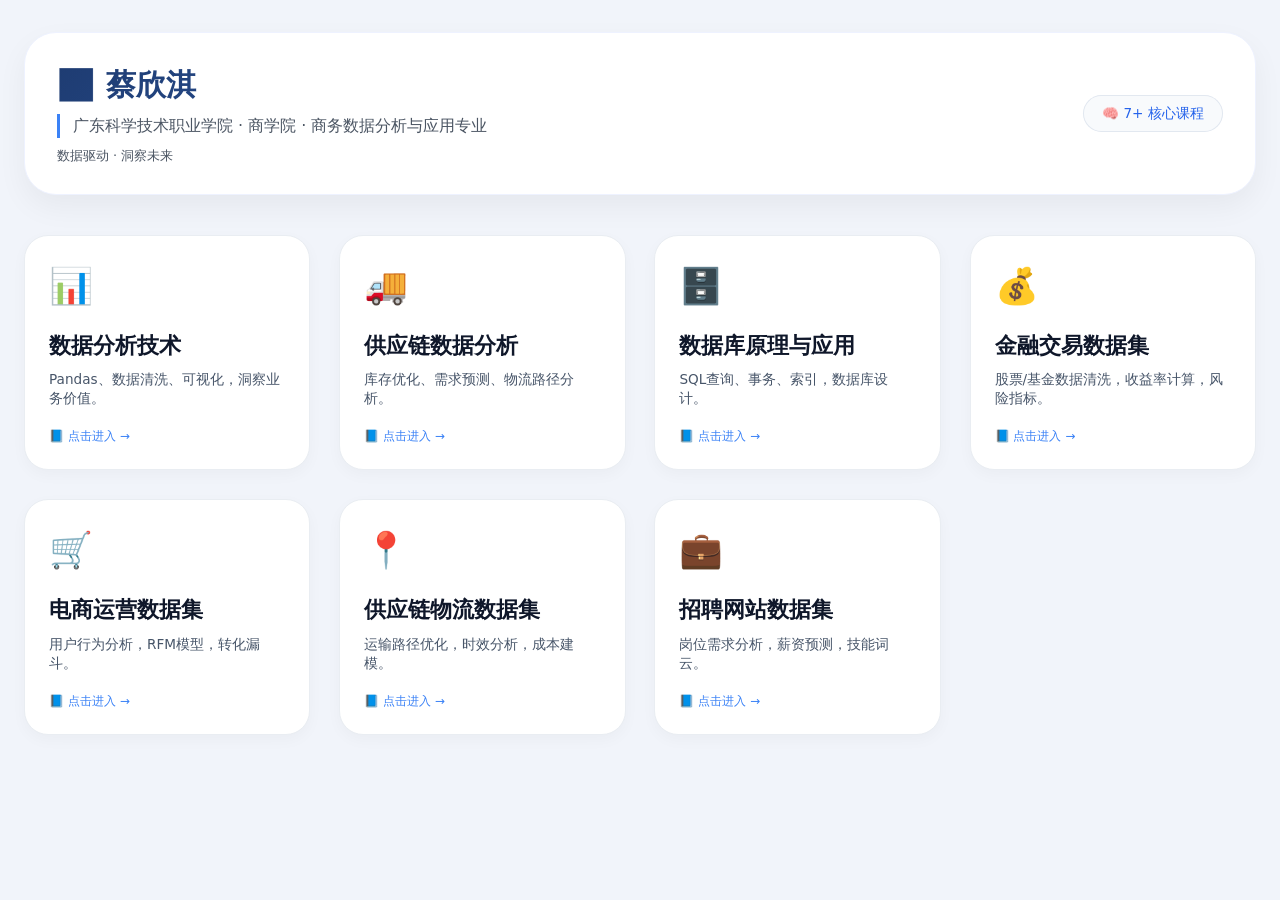
==== index.html @ c833cef0 "Add all course pages" ====
<!DOCTYPE html>
<html lang="zh-CN">
<head>
    <meta charset="UTF-8">
    <meta name="viewport" content="width=device-width, initial-scale=1.0">
    <title>蔡欣淇 · 数据科学学习空间</title>
    <link rel="stylesheet" href="style.css">
</head>
<body>
<div class="container">
    <div class="profile-card">
        <div class="profile-info">
            <h1>📊 蔡欣淇</h1>
            <div class="sub">广东科学技术职业学院 · 商学院 · 商务数据分析与应用专业</div>
            <div class="motto">数据驱动 · 洞察未来</div>
        </div>
        <div class="badge-area">🧠 7+ 核心课程</div>
    </div>

    <div class="courses-grid">
        <a href=" " class="course-card">
            <div class="course-icon">📊</div>
            <div class="course-title">数据分析技术</div>
            <div class="course-desc">Pandas、数据清洗、可视化，洞察业务价值。</div>
            <div class="course-meta">📘 点击进入 →</div>
        </a >

        <a href="courses/supply-chain.html" class="course-card">
            <div class="course-icon">🚚</div>
            <div class="course-title">供应链数据分析</div>
            <div class="course-desc">库存优化、需求预测、物流路径分析。</div>
            <div class="course-meta">📘 点击进入 →</div>
        </a >

        <a href="courses/database.html" class="course-card">
            <div class="course-icon">🗄️</div>
            <div class="course-title">数据库原理与应用</div>
            <div class="course-desc">SQL查询、事务、索引，数据库设计。</div>
            <div class="course-meta">📘 点击进入 →</div>
        </a >

        <a href="courses/financial-data.html" class="course-card">
            <div class="course-icon">💰</div>
            <div class="course-title">金融交易数据集</div>
            <div class="course-desc">股票/基金数据清洗，收益率计算，风险指标。</div>
            <div class="course-meta">📘 点击进入 →</div>
        </a >

        <a href="courses/ecommerce-data.html" class="course-card">
            <div class="course-icon">🛒</div>
            <div class="course-title">电商运营数据集</div>
            <div class="course-desc">用户行为分析，RFM模型，转化漏斗。</div>
            <div class="course-meta">📘 点击进入 →</div>
        </a >

        <a href="courses/logistics-data.html" class="course-card">
            <div class="course-icon">📍</div>
            <div class="course-title">供应链物流数据集</div>
            <div class="course-desc">运输路径优化，时效分析，成本建模。</div>
            <div class="course-meta">📘 点击进入 →</div>
        </a >

        <a href="courses/job-data.html" class="course-card">
            <div class="course-icon">💼</div>
            <div class="course-title">招聘网站数据集</div>
            <div class="course-desc">岗位需求分析，薪资预测，技能词云。</div>
            <div class="course-meta">📘 点击进入 →</div>
        </a >
    </div>
</div>
</body>
</html>
---- style.css ----
* {
    margin: 0;
    padding: 0;
    box-sizing: border-box;
}

body {
    background: #f1f4fa;
    font-family: system-ui, -apple-system, 'Segoe UI', Roboto, sans-serif;
    color: #1e293b;
    line-height: 1.5;
    padding: 2rem 1.5rem;
}

.container {
    max-width: 1300px;
    margin: 0 auto;
}

/* 头部个人卡片 */
.profile-card {
    background: #ffffff;
    border-radius: 2rem;
    padding: 1.8rem 2rem;
    margin-bottom: 2.5rem;
    box-shadow: 0 12px 30px rgba(0, 0, 0, 0.05);
    display: flex;
    flex-wrap: wrap;
    justify-content: space-between;
    align-items: center;
    border: 1px solid #eef2ff;
}

.profile-info h1 {
    font-size: 1.9rem;
    font-weight: 600;
    background: linear-gradient(135deg, #1e3c72, #2a5298);
    background-clip: text;
    -webkit-background-clip: text;
    color: transparent;
}

.profile-info .sub {
    font-size: 1rem;
    color: #4b5563;
    margin-top: 0.4rem;
    border-left: 3px solid #3b82f6;
    padding-left: 0.8rem;
}

.profile-info .motto {
    font-size: 0.8rem;
    color: #4b5563;
    margin-top: 0.5rem;
}

.badge-area {
    background: #f8fafc;
    padding: 0.5rem 1.2rem;
    border-radius: 40px;
    font-size: 0.85rem;
    font-weight: 500;
    color: #2563eb;
    box-shadow: inset 0 0 0 1px #e2e8f0;
}

/* 课程网格 */
.courses-grid {
    display: grid;
    grid-template-columns: repeat(auto-fill, minmax(280px, 1fr));
    gap: 1.8rem;
    margin-bottom: 3rem;
}

.course-card {
    background: white;
    border-radius: 1.5rem;
    padding: 1.5rem;
    transition: all 0.25s ease;
    box-shadow: 0 5px 15px rgba(0, 0, 0, 0.03);
    border: 1px solid #e9edf2;
    text-decoration: none;
    display: block;
    cursor: pointer;
}

.course-card:hover {
    transform: translateY(-6px);
    box-shadow: 0 20px 30px -12px rgba(0, 0, 0, 0.12);
    border-color: #cbd5e1;
}

.course-icon {
    font-size: 2.2rem;
    margin-bottom: 1rem;
}

.course-title {
    font-size: 1.4rem;
    font-weight: 600;
    margin-bottom: 0.5rem;
    color: #0f172a;
}

.course-desc {
    font-size: 0.85rem;
    color: #475569;
    margin-bottom: 1.2rem;
    line-height: 1.4;
}

.course-meta {
    font-size: 0.75rem;
    color: #3b82f6;
    font-weight: 500;
    display: flex;
    align-items: center;
    gap: 8px;
}

/* 课程详情页面样式 */
.course-detail-view {
    background: white;
    border-radius: 2rem;
    padding: 2rem;
    box-shadow: 0 20px 35px -8px rgba(0, 0, 0, 0.1);
    border: 1px solid #eef2ff;
}

.back-home-btn {
    background: none;
    border: 1px solid #cbd5e1;
    padding: 0.5rem 1.2rem;
    border-radius: 40px;
    font-weight: 500;
    cursor: pointer;
    font-size: 0.9rem;
    transition: all 0.2s;
    color: #1f2937;
    margin-bottom: 1.5rem;
    display: inline-flex;
    align-items: center;
    gap: 8px;
    text-decoration: none;
}

.back-home-btn:hover {
    background: #f1f5f9;
    border-color: #94a3b8;
}

.question-block {
    margin-top: 2rem;
    background: #f9fafc;
    border-radius: 1.5rem;
    padding: 1.5rem;
    border-left: 5px solid #3b82f6;
}

.choice-item {
    margin: 0.7rem 0;
    display: flex;
    align-items: center;
    gap: 12px;
}

.code-runner {
    background: #1e293b;
    color: #e2e8f0;
    padding: 1rem;
    border-radius: 1rem;
    font-family: monospace;
    font-size: 0.85rem;
    margin: 1rem 0;
}

textarea {
    width: 100%;
    background: #0f172a;
    color: #f1f5f9;
    border: none;
    padding: 12px;
    border-radius: 12px;
    font-family: monospace;
    resize: vertical;
    margin: 10px 0;
}

button.run-code-btn {
    background: #3b82f6;
    border: none;
    color: white;
    padding: 8px 18px;
    border-radius: 32px;
    font-weight: 500;
    cursor: pointer;
    margin-top: 5px;
}

.output-area {
    background: #111827;
    padding: 0.8rem;
    border-radius: 12px;
    margin-top: 12px;
    font-family: monospace;
    white-space: pre-wrap;
}

.simple-input {
    border: 1px solid #cbd5e1;
    border-radius: 12px;
    padding: 8px 14px;
    width: 100%;
    max-width: 300px;
    margin-top: 8px;
}

.feedback {
    margin-top: 8px;
    font-size: 0.85rem;
    font-weight: 500;
}

.btn-check {
    background: #eef2ff;
    border: none;
    padding: 6px 14px;
    border-radius: 30px;
    margin-top: 8px;
    cursor: pointer;
}

@media (max-width: 680px) {
    body {
        padding: 1rem;
    }
    .course-title {
        font-size: 1.2rem;
    }
}
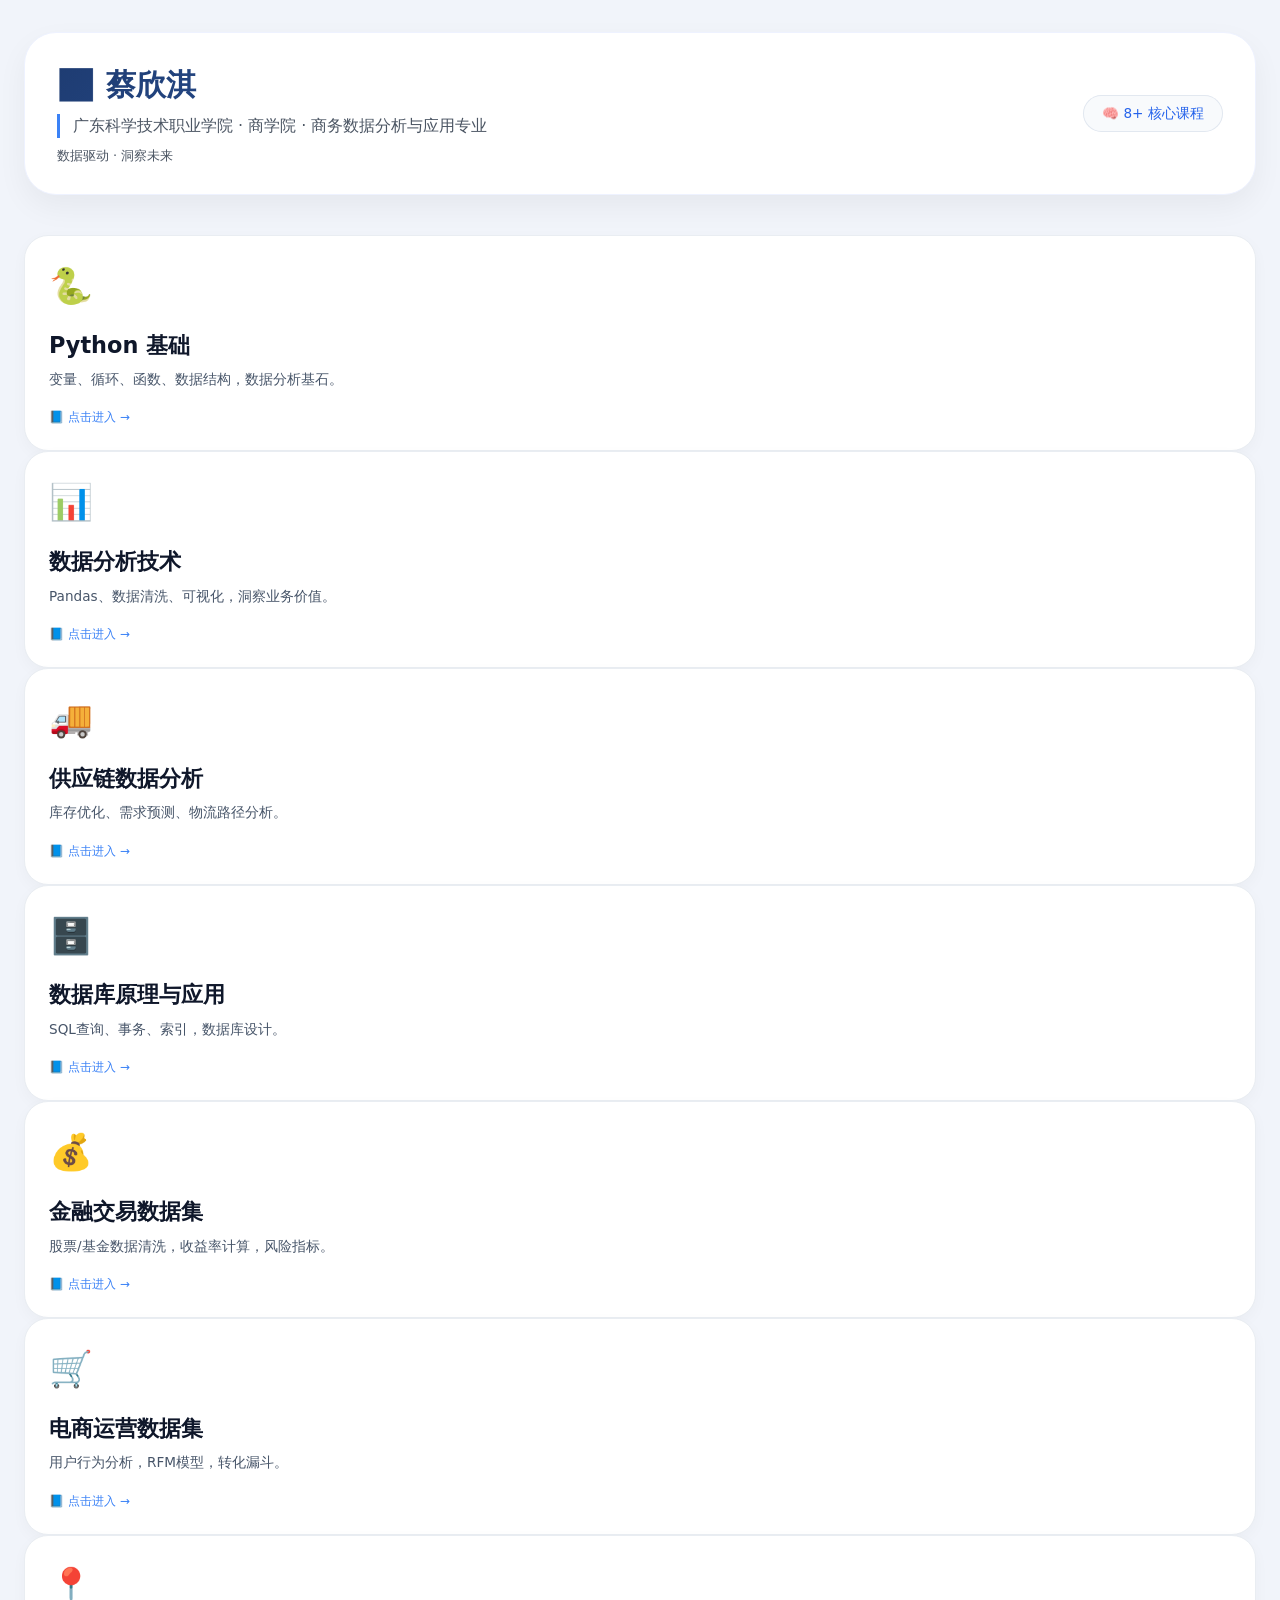
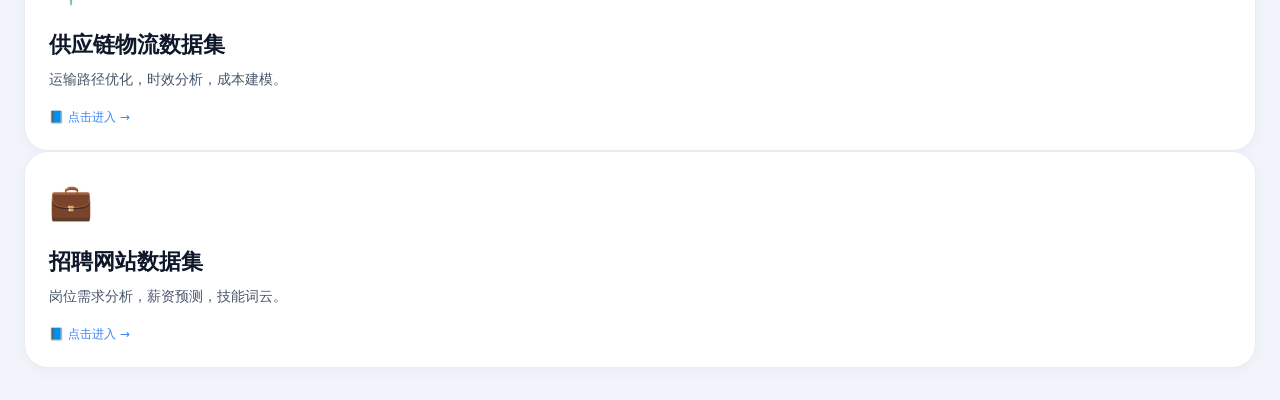
==== commit 5a1bb25f: "Add all course pages" ====
--- a/index.html
+++ b/index.html
@@ -14,11 +14,17 @@
             <div class="sub">广东科学技术职业学院 · 商学院 · 商务数据分析与应用专业</div>
             <div class="motto">数据驱动 · 洞察未来</div>
         </div>
-        <div class="badge-area">🧠 7+ 核心课程</div>
+        <div class="badge-area">🧠 8+ 核心课程</div>
     </div>
 
-    <div class="courses-grid">
-        <a href=" " class="course-card">
+   <a href="course/python-basic.html" class="course-card">
+    <div class="course-icon">🐍</div>
+    <div class="course-title">Python 基础</div>
+    <div class="course-desc">变量、循环、函数、数据结构，数据分析基石。</div>
+    <div class="course-meta">📘 点击进入 →</div>
+</a >
+
+        <a href="courses/data-analysis.html" class="course-card">
             <div class="course-icon">📊</div>
             <div class="course-title">数据分析技术</div>
             <div class="course-desc">Pandas、数据清洗、可视化，洞察业务价值。</div>
@@ -69,4 +75,4 @@
     </div>
 </div>
 </body>
-</html>+</html
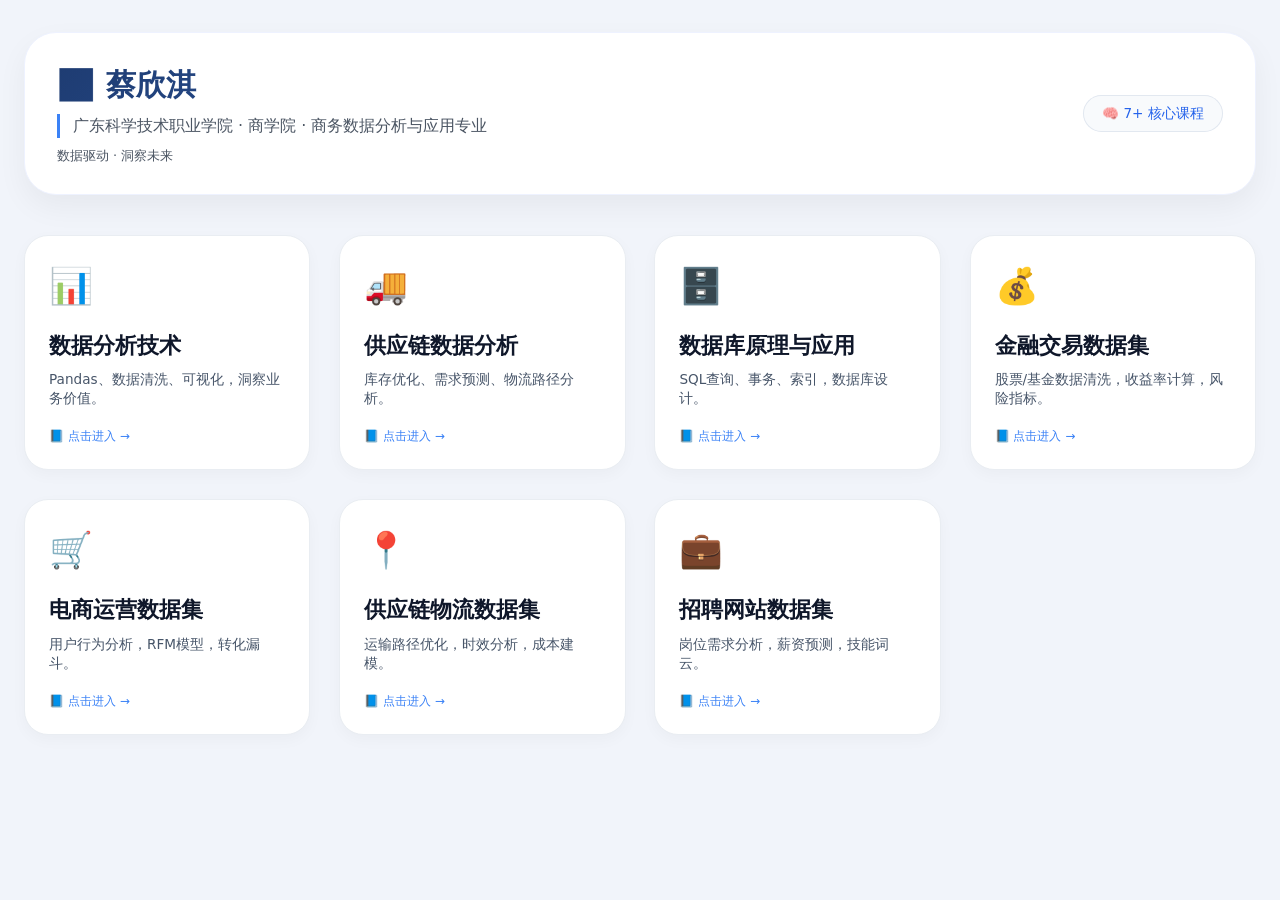
==== commit 4965aad2: "Add all course pages" ====
--- a/index.html
+++ b/index.html
@@ -14,17 +14,11 @@
             <div class="sub">广东科学技术职业学院 · 商学院 · 商务数据分析与应用专业</div>
             <div class="motto">数据驱动 · 洞察未来</div>
         </div>
-        <div class="badge-area">🧠 8+ 核心课程</div>
+        <div class="badge-area">🧠 7+ 核心课程</div>
     </div>
 
-   <a href="course/python-basic.html" class="course-card">
-    <div class="course-icon">🐍</div>
-    <div class="course-title">Python 基础</div>
-    <div class="course-desc">变量、循环、函数、数据结构，数据分析基石。</div>
-    <div class="course-meta">📘 点击进入 →</div>
-</a >
-
-        <a href="courses/data-analysis.html" class="course-card">
+    <div class="courses-grid">
+        <a href="courses/data-analysis" class="course-card">
             <div class="course-icon">📊</div>
             <div class="course-title">数据分析技术</div>
             <div class="course-desc">Pandas、数据清洗、可视化，洞察业务价值。</div>
@@ -75,4 +69,4 @@
     </div>
 </div>
 </body>
-</html+</html>
